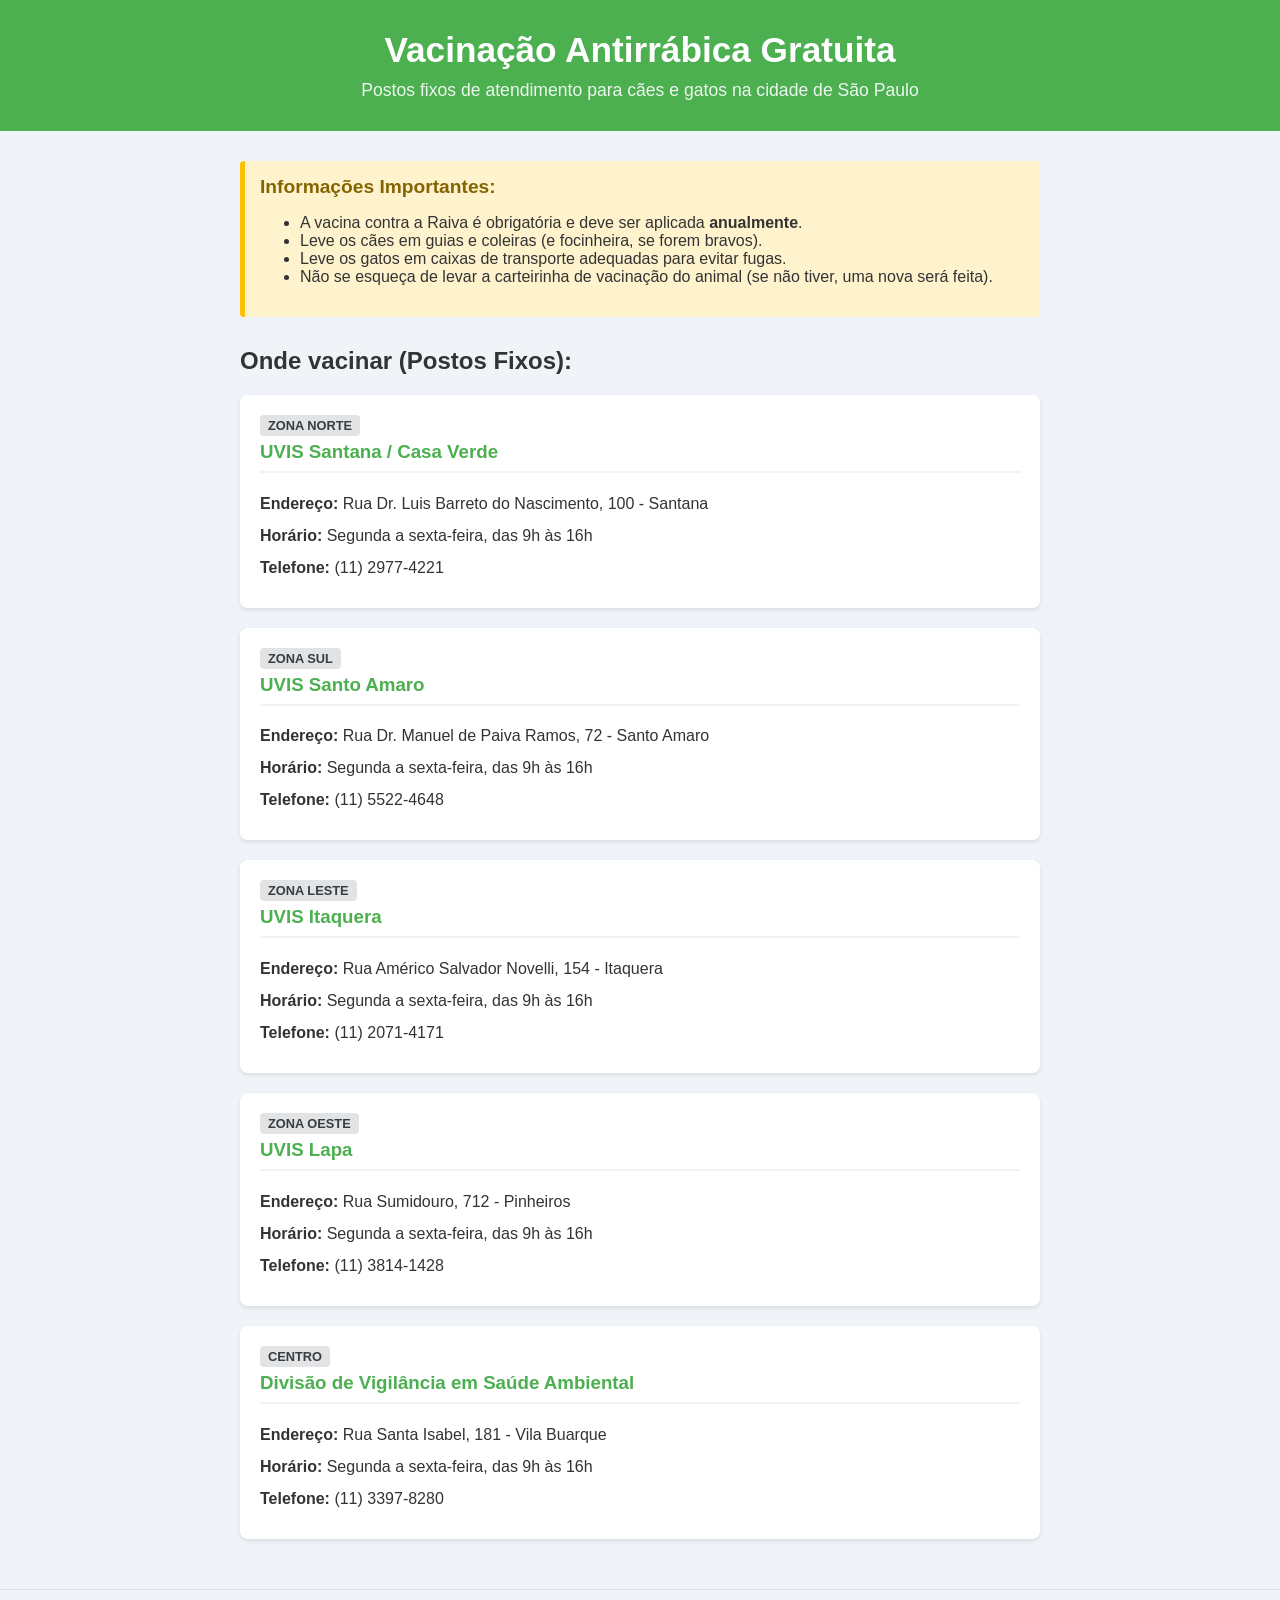
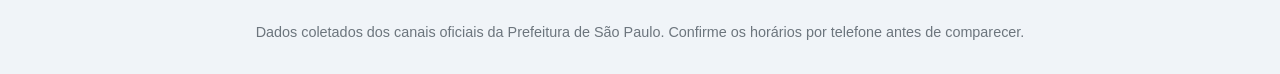
==== vacinacao.html @ bb229827 "Alterei algumas coisas no CSS e adicionei uma página de vacinação." ====
<!DOCTYPE html>
<html lang="pt-br">
<head>
    <meta charset="UTF-8">
    <meta name="viewport" content="width=device-width, initial-scale=1.0">
    <title>Vacinação Animal Gratuita - SP</title>
    
    <style>
        body {
            font-family: 'Segoe UI', Tahoma, Geneva, Verdana, sans-serif;
            background-color: #f0f4f8;
            margin: 0;
            padding: 0;
            color: #333;
        }

        header {
            background-color: #4caf50;
            color: white;
            text-align: center;
            padding: 30px 20px;
        }

        header h1 {
            margin: 0;
            font-size: 2.2rem;
        }

        header p {
            margin: 10px 0 0 0;
            font-size: 1.1rem;
            opacity: 0.9;
        }

        .container {
            max-width: 800px;
            margin: 30px auto;
            padding: 0 20px;
        }

        .alerta {
            background-color: #fff3cd;
            border-left: 5px solid #ffc107;
            padding: 15px;
            border-radius: 4px;
            margin-bottom: 30px;
        }

        .alerta h2 {
            margin-top: 0;
            color: #856404;
            font-size: 1.2rem;
        }

        .posto-card {
            background-color: white;
            border-radius: 8px;
            padding: 20px;
            margin-bottom: 20px;
            box-shadow: 0 2px 4px rgba(0,0,0,0.1);
            transition: transform 0.3s ease;
        }

        .posto-card:hover {
            transform: scale(1.02); 
        }

        .posto-card h3 {
            margin-top: 5px;
            color: #4caf50;
            border-bottom: 2px solid #f0f4f8;
            padding-bottom: 8px;
        }

        .posto-card p {
            margin: 8px 0;
            font-size: 1rem;
            line-height: 1.5;
        }

        

        .tag-zona {
            display: inline-block;
            background-color: #e2e3e5;
            color: #383d41;
            padding: 3px 8px;
            border-radius: 4px;
            font-size: 0.8rem;
            font-weight: bold;
            text-transform: uppercase;
        }

        footer {
            text-align: center;
            padding: 20px;
            margin-top: 50px;
            color: #6c757d;
            font-size: 0.9rem;
            border-top: 1px solid #dee2e6;
        }
    </style>
</head>
<body>

    <header>
        <h1>Vacinação Antirrábica Gratuita</h1>
        <p>Postos fixos de atendimento para cães e gatos na cidade de São Paulo</p>
    </header>

    <div class="container">

        <section class="alerta">
            <h2>Informações Importantes:</h2>
            <ul>
                <li>A vacina contra a Raiva é obrigatória e deve ser aplicada <strong>anualmente</strong>.</li>
                <li>Leve os cães em guias e coleiras (e focinheira, se forem bravos).</li>
                <li>Leve os gatos em caixas de transporte adequadas para evitar fugas.</li>
                <li>Não se esqueça de levar a carteirinha de vacinação do animal (se não tiver, uma nova será feita).</li>
            </ul>
        </section>

        <h2>Onde vacinar (Postos Fixos):</h2>

        <div class="posto-card">
            <span class="tag-zona">Zona Norte</span>
            <h3>UVIS Santana / Casa Verde</h3>
            <p><strong>Endereço:</strong> Rua Dr. Luis Barreto do Nascimento, 100 - Santana</p>
            <p><strong>Horário:</strong> Segunda a sexta-feira, das 9h às 16h</p>
            <p><strong>Telefone:</strong> (11) 2977-4221</p>
        </div>

        <div class="posto-card">
            <span class="tag-zona">Zona Sul</span>
            <h3>UVIS Santo Amaro</h3>
            <p><strong>Endereço:</strong> Rua Dr. Manuel de Paiva Ramos, 72 - Santo Amaro</p>
            <p><strong>Horário:</strong> Segunda a sexta-feira, das 9h às 16h</p>
            <p><strong>Telefone:</strong> (11) 5522-4648</p>
        </div>

        <div class="posto-card">
            <span class="tag-zona">Zona Leste</span>
            <h3>UVIS Itaquera</h3>
            <p><strong>Endereço:</strong> Rua Américo Salvador Novelli, 154 - Itaquera</p>
            <p><strong>Horário:</strong> Segunda a sexta-feira, das 9h às 16h</p>
            <p><strong>Telefone:</strong> (11) 2071-4171</p>
        </div>

        <div class="posto-card">
            <span class="tag-zona">Zona Oeste</span>
            <h3>UVIS Lapa</h3>
            <p><strong>Endereço:</strong> Rua Sumidouro, 712 - Pinheiros</p>
            <p><strong>Horário:</strong> Segunda a sexta-feira, das 9h às 16h</p>
            <p><strong>Telefone:</strong> (11) 3814-1428</p>
        </div>

        <div class="posto-card">
            <span class="tag-zona">Centro</span>
            <h3>Divisão de Vigilância em Saúde Ambiental</h3>
            <p><strong>Endereço:</strong> Rua Santa Isabel, 181 - Vila Buarque</p>
            <p><strong>Horário:</strong> Segunda a sexta-feira, das 9h às 16h</p>
            <p><strong>Telefone:</strong> (11) 3397-8280</p>
        </div>

    </div>

    <footer>
        <p>Dados coletados dos canais oficiais da Prefeitura de São Paulo. Confirme os horários por telefone antes de comparecer.</p>
    </footer>

</body>
</html>
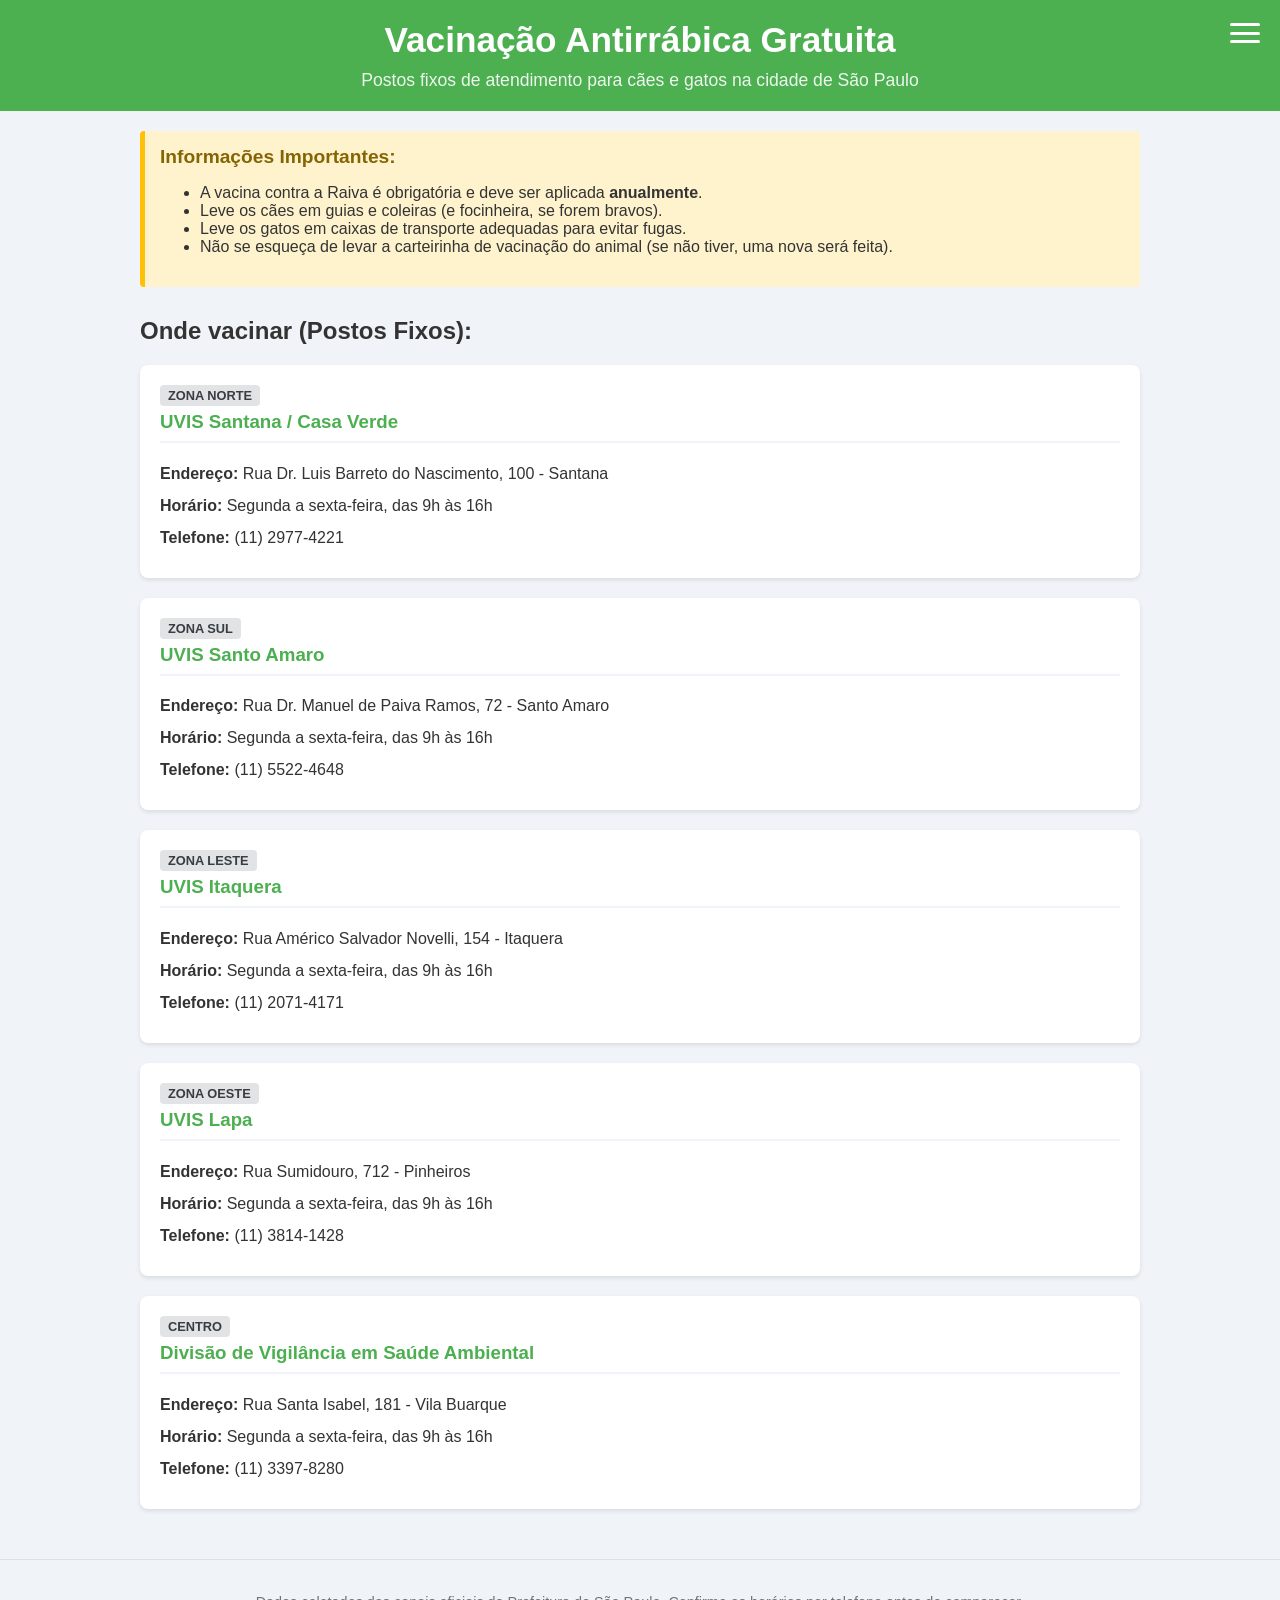
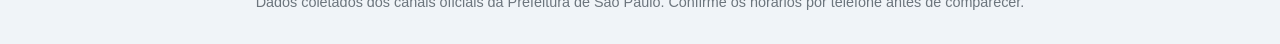
==== commit 368d12ea: "Adicionei umas coisas aí, mano :)" ====
--- a/vacinacao.html
+++ b/vacinacao.html
@@ -1,10 +1,11 @@
 <!DOCTYPE html>
 <html lang="pt-br">
+
 <head>
     <meta charset="UTF-8">
     <meta name="viewport" content="width=device-width, initial-scale=1.0">
     <title>Vacinação Animal Gratuita - SP</title>
-    
+
     <style>
         body {
             font-family: 'Segoe UI', Tahoma, Geneva, Verdana, sans-serif;
@@ -18,7 +19,8 @@
             background-color: #4caf50;
             color: white;
             text-align: center;
-            padding: 30px 20px;
+            padding: 20px 1px;
+            position: relative;
         }
 
         header h1 {
@@ -33,9 +35,83 @@
         }
 
         .container {
-            max-width: 800px;
-            margin: 30px auto;
+            max-width: 1000px;
+            margin: 20px auto;
             padding: 0 20px;
+        }
+
+        .menu-checkbox {
+            display: none;
+        }
+
+        .menu-botao {
+            display: flex;
+            flex-direction: column;
+            justify-content: space-between;
+            width: 30px;
+            height: 20px;
+            cursor: pointer;
+            z-index: 10;
+            position: absolute;
+            right: 20px;
+            top: 30%;
+            transform: translateY(-50%);
+        }
+
+        .menu-botao span {
+            display: block;
+            height: 3px;
+            width: 100%;
+            background-color: white;
+            border-radius: 3px;
+            transition: all 0.3s ease;
+        }
+
+        .menu-links {
+            position: absolute;
+            top: 100%;
+            right: 20px;
+            background-color: white;
+            box-shadow: 0px 4px 12px rgba(0, 0, 0, 0.15);
+            border-radius: 8px;
+            list-style: none;
+            padding: 10px 0;
+            margin: 10px 0 0 0;
+            display: none;
+            flex-direction: column;
+            min-width: 180px;
+            z-index: 9;
+            text-align: left;
+        }
+
+        .menu-links li a {
+            display: block;
+            padding: 12px 20px;
+            text-decoration: none;
+            color: #333;
+            font-size: 1rem;
+            transition: background 0.2s, color 0.2s;
+        }
+
+        .menu-links li a:hover {
+            background-color: #f4f7f6;
+            color: #4caf50;
+        }
+
+        .menu-checkbox:checked~.menu-links {
+            display: flex;
+        }
+
+        .menu-checkbox:checked~.menu-botao span:nth-child(1) {
+            transform: translateY(8px) rotate(45deg);
+        }
+
+        .menu-checkbox:checked~.menu-botao span:nth-child(2) {
+            opacity: 0;
+        }
+
+        .menu-checkbox:checked~.menu-botao span:nth-child(3) {
+            transform: translateY(-9px) rotate(-45deg);
         }
 
         .alerta {
@@ -57,12 +133,12 @@
             border-radius: 8px;
             padding: 20px;
             margin-bottom: 20px;
-            box-shadow: 0 2px 4px rgba(0,0,0,0.1);
+            box-shadow: 0 2px 4px rgba(0, 0, 0, 0.1);
             transition: transform 0.3s ease;
         }
 
         .posto-card:hover {
-            transform: scale(1.02); 
+            transform: scale(1.02);
         }
 
         .posto-card h3 {
@@ -78,7 +154,7 @@
             line-height: 1.5;
         }
 
-        
+
 
         .tag-zona {
             display: inline-block;
@@ -101,11 +177,28 @@
         }
     </style>
 </head>
+
 <body>
 
     <header>
         <h1>Vacinação Antirrábica Gratuita</h1>
         <p>Postos fixos de atendimento para cães e gatos na cidade de São Paulo</p>
+
+        <nav class="menu-navegacao">
+            <input type="checkbox" id="menu-toggle" class="menu-checkbox" />
+            <label for="menu-toggle" class="menu-botao">
+                <span></span>
+                <span></span>
+                <span></span>
+            </label>
+
+            <ul class="menu-links">
+                <li><a href="index.html">Início</a></li>
+                <li><a href="vacinacao.html">Postos de Vacinação</a></li>
+                <li><a href="adotar.html">Castração Gratuita</a></li>
+                <li><a href="contato.html">Sobre Nós</a></li>
+            </ul>
+        </nav>
     </header>
 
     <div class="container">
@@ -116,7 +209,8 @@
                 <li>A vacina contra a Raiva é obrigatória e deve ser aplicada <strong>anualmente</strong>.</li>
                 <li>Leve os cães em guias e coleiras (e focinheira, se forem bravos).</li>
                 <li>Leve os gatos em caixas de transporte adequadas para evitar fugas.</li>
-                <li>Não se esqueça de levar a carteirinha de vacinação do animal (se não tiver, uma nova será feita).</li>
+                <li>Não se esqueça de levar a carteirinha de vacinação do animal (se não tiver, uma nova será feita).
+                </li>
             </ul>
         </section>
 
@@ -165,8 +259,10 @@
     </div>
 
     <footer>
-        <p>Dados coletados dos canais oficiais da Prefeitura de São Paulo. Confirme os horários por telefone antes de comparecer.</p>
+        <p>Dados coletados dos canais oficiais da Prefeitura de São Paulo. Confirme os horários por telefone antes de
+            comparecer.</p>
     </footer>
 
 </body>
+
 </html>
